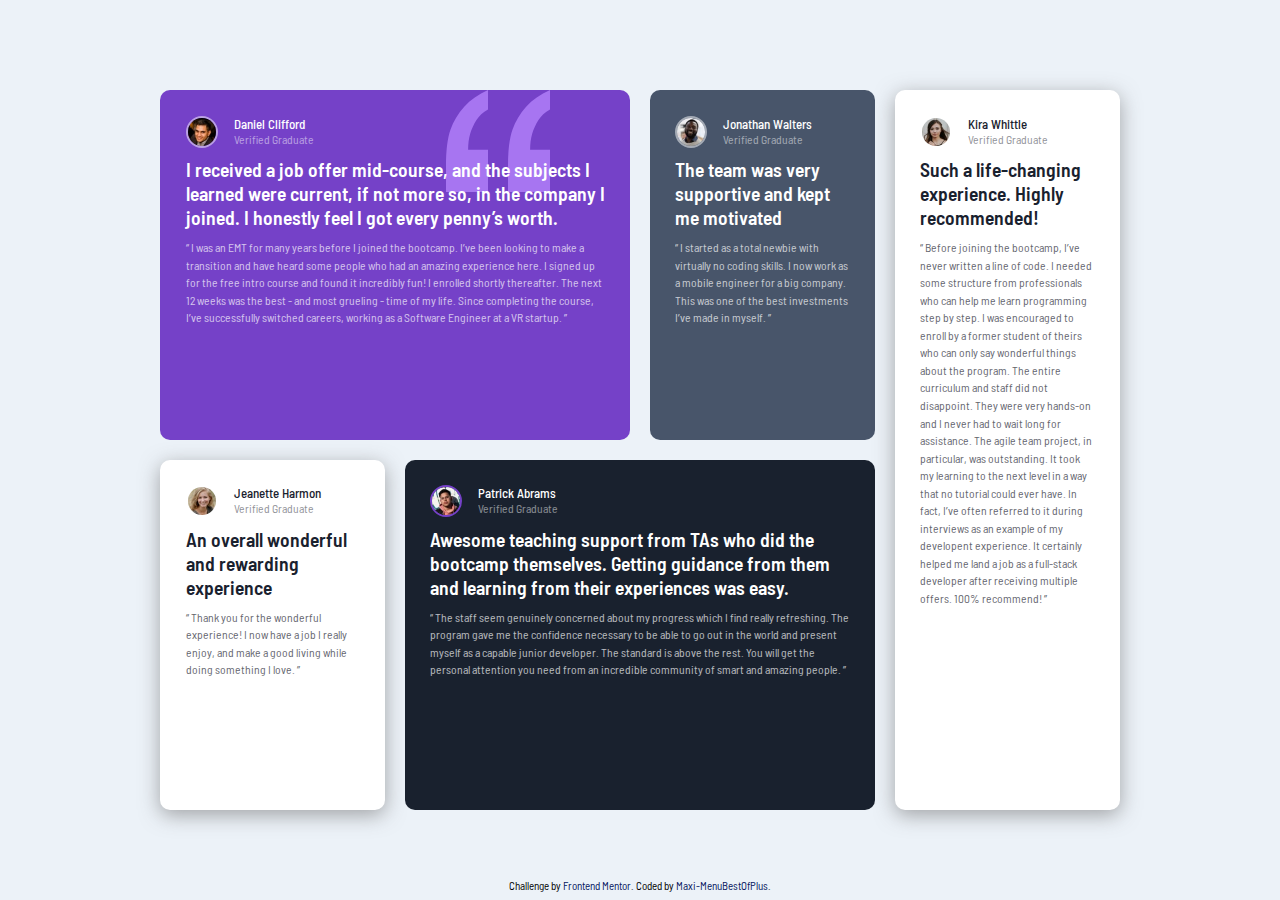
==== frontendmentor/2/index.html @ 2cb42b7a "update-tree" ====
<!DOCTYPE html>
<html lang="en">
<head>
  <meta charset="UTF-8">
  <meta name="viewport" content="width=device-width, initial-scale=1.0"> <!-- displays site properly based on user's device -->
  <link href="./stylesheet.css" rel="stylesheet">

  <link rel="icon" type="image/png" sizes="32x32" href="./images/favicon-32x32.png">
  <link rel="preconnect" href="https://fonts.gstatic.com">
  <link href="https://fonts.googleapis.com/css2?family=Barlow+Semi+Condensed:wght@400;500;600&display=swap" rel="stylesheet">
  
  <title>Frontend Mentor | Testimonials grid section</title>

</head>
<body>
  <main>
  <!-- top -->
    <article id="top">
      <img src="./images/bg-pattern-quotation.svg" alt="" id="svg" >
      <section class="profile">
        <img src="./images/image-daniel.jpg" alt="profile picture">
        <div class="data">
          <span class="name">Daniel Clifford</span>
          <span class="verified">Verified Graduate</span>
        </div>
      </section>
      <section class="highlight">
        <!--img src="./images/bg-pattern-quotation.svg" alt="" id="svg" -->
        I received a job offer mid-course, and the subjects I learned were current, if not more so, 
        in the company I joined. I honestly feel I got every penny’s worth.
      </section>
      <section class="quote">
        “ I was an EMT for many years before I joined the bootcamp. I’ve been looking to make a 
        transition and have heard some people who had an amazing experience here. I signed up 
        for the free intro course and found it incredibly fun! I enrolled shortly thereafter. 
        The next 12 weeks was the best - and most grueling - time of my life. Since completing 
        the course, I’ve successfully switched careers, working as a Software Engineer at a VR startup. ”
      </section>
    </article>
  <!-- top -->

  <!-- middle -->
    <article id="middle">
      <section class="profile">
        <img src="./images/image-jonathan.jpg" alt="profile picture">
        <div class="data">
          <span class="name">Jonathan Walters</span>
          <span class="verified">Verified Graduate</span>
        </div>
      </section>
      <section class="highlight">
        The team was very supportive and kept me motivated
      </section>
      <section class="quote">
        “ I started as a total newbie with virtually no coding skills. I now work as a mobile engineer 
        for a big company. This was one of the best investments I’ve made in myself. ”
      </section>
    </article>
  <!-- middle -->

  <!-- left -->
    <article id="left">
      <section class="profile">
        <img src="./images/image-jeanette.jpg" alt="profile picture">
        <div class="data">
          <span class="name">Jeanette Harmon</span>
          <span class="verified">Verified Graduate</span>
        </div>
      </section>
      <section class="highlight">
        An overall wonderful and rewarding experience
      </section>
      <section class="quote">
        “ Thank you for the wonderful experience! I now have a job I really enjoy, and make a good living 
        while doing something I love. ”
      </section>
    </article>
  <!-- left -->

  <!-- bottom -->
    <article id="bottom">
      <section class="profile">
        <img src="./images/image-patrick.jpg" alt="profile picture">
        <div class="data">
          <span class="name">Patrick Abrams</span>
          <span class="verified">Verified Graduate</span>
        </div>
      </section>
      <section class="highlight">
        Awesome teaching support from TAs who did the bootcamp themselves. Getting guidance from them and 
        learning from their experiences was easy.
      </section>
      <section class="quote">
        “ The staff seem genuinely concerned about my progress which I find really refreshing. The program 
        gave me the confidence necessary to be able to go out in the world and present myself as a capable 
        junior developer. The standard is above the rest. You will get the personal attention you need from 
        an incredible community of smart and amazing people. ”
      </section>
    </article>
  <!-- bottom -->

  <!-- right -->
    <article id="right">
      <section class="profile">
        <img src="./images/image-kira.jpg" alt="profile picture">
        <div class="data">
          <span class="name">Kira Whittle</span>
          <span class="verified">Verified Graduate</span>
        </div>
      </section> 
      <section class="highlight">
        Such a life-changing experience. Highly recommended!
      </section>
      <section class="quote">
        “ Before joining the bootcamp, I’ve never written a line of code. I needed some structure from 
        professionals who can help me learn programming step by step. I was encouraged to enroll by a former 
        student of theirs who can only say wonderful things about the program. The entire curriculum and staff 
        did not disappoint. They were very hands-on and I never had to wait long for assistance. The agile team 
        project, in particular, was outstanding. It took my learning to the next level in a way that no tutorial 
        could ever have. In fact, I’ve often referred to it during interviews as an example of my developent 
        experience. It certainly helped me land a job as a full-stack developer after receiving multiple offers. 
        100% recommend! ”
      </section>
    </article>
  <!-- right -->
  </main>
  <!-- credits footer -->
    <footer class="attribution">
      Challenge by <a href="https://www.frontendmentor.io?ref=challenge" target="_blank">Frontend Mentor</a>. 
      Coded by <em>Maxi-MenuBestOfPlus</em>.
    </footer>
  <!-- credits footer -->

</body>
</html>
---- frontendmentor/2/stylesheet.css ----
* {
  margin: 0;
  padding: 0;
  box-sizing: border-box;
  font-weight: 400;
}
html { font-size: 16px; }
body {
  width: 100%;
  height: 100vh;
  font-size: 13px;
  font-family: 'Barlow Semi Condensed', sans-serif;
  position: relative;
  background-color:hsl(210, 46%, 95%);
  display: grid;
  place-items: center center;
}
main {
  width: 75%; height: 80%;
  display: grid;
  grid-template: repeat(2, 1fr) / repeat(4, 1fr);
  grid-template-areas: 
  "top top middle right"
  "left bottom bottom right";
  gap: 1.5em;
  place-content: center;
}
#top { 
  grid-area: top;
  background-color: hsl(263, 55%, 52%);
}
#middle { 
  grid-area: middle;
  background-color: hsl(217, 19%, 35%);
}
#right { 
  grid-area: right;
  background-color: hsl(0, 0%, 100%);
}
#left { 
  grid-area: left;
  background-color: hsl(0, 0%, 100%);
}
#bottom { 
  grid-area: bottom;
  background-color:  hsl(219, 29%, 14%);
}
#top, #middle, #bottom {
  color: hsl(0, 0%, 100%);
}
#left, #right {
  color: hsl(219, 29%, 14%);
  box-shadow: 0 5px 20px rgba(85, 83, 83, 0.5);
}
#bottom > section > img {
  border-color: hsl(263, 55%, 52%);
}
article {
  border-radius: 10px;
  padding: 1.6rem;
}
.profile {
  display: grid;
  grid-template-columns: 2rem 1fr;
  gap: 1rem;
}
.profile > img {
  height: 2rem;
  width: auto;
  border-radius: 50%;
  border: 2px solid rgba(256, 256, 256, 50%);
}
.data {
  height: 100%;
  display: grid;
  grid-template-rows: 1rem 1rem;
}
.name {
  font-weight: 500;
}
.verified {
  opacity: 50%;
  font-size: 0.9em;
}
.highlight {
  font-size: 1.5em;
  font-weight: 600;
  margin: 0.5em 0;
}
.quote{
  font-size: 0.9em;
  opacity: 70%;
  line-height: 150%;
}
#top {
  z-index: 1;
  position: relative;
}
#svg {
  position: absolute;
  top: 0px;
  right: 5rem;
  z-index: -1;
}

/* footer */

footer {
  width: 100%;
  position: absolute;
  bottom: 0;
  text-align: center;
  margin-bottom: .5rem;
  font-size: 11px; 
  text-align: center;
  user-select: none;
}
.attribution a, footer em {
  font-style: normal;
  text-decoration: none;
  color: hsl(229, 92%, 19%);
}
footer > a:hover { text-decoration: underline; }

@media (max-width: 375px) {
  body { height: 150%; }
  main {
    width: 85%; height: 80%;
    grid-template: repeat(8, auto) / 1fr;
    grid-template-areas:
    "top"
    "top"
    "middle"
    "left"
    "bottom"
    "bottom"
    "right"
    "right";
  }
  #svg { right: 1rem; }
  footer { visibility: hidden;}
}
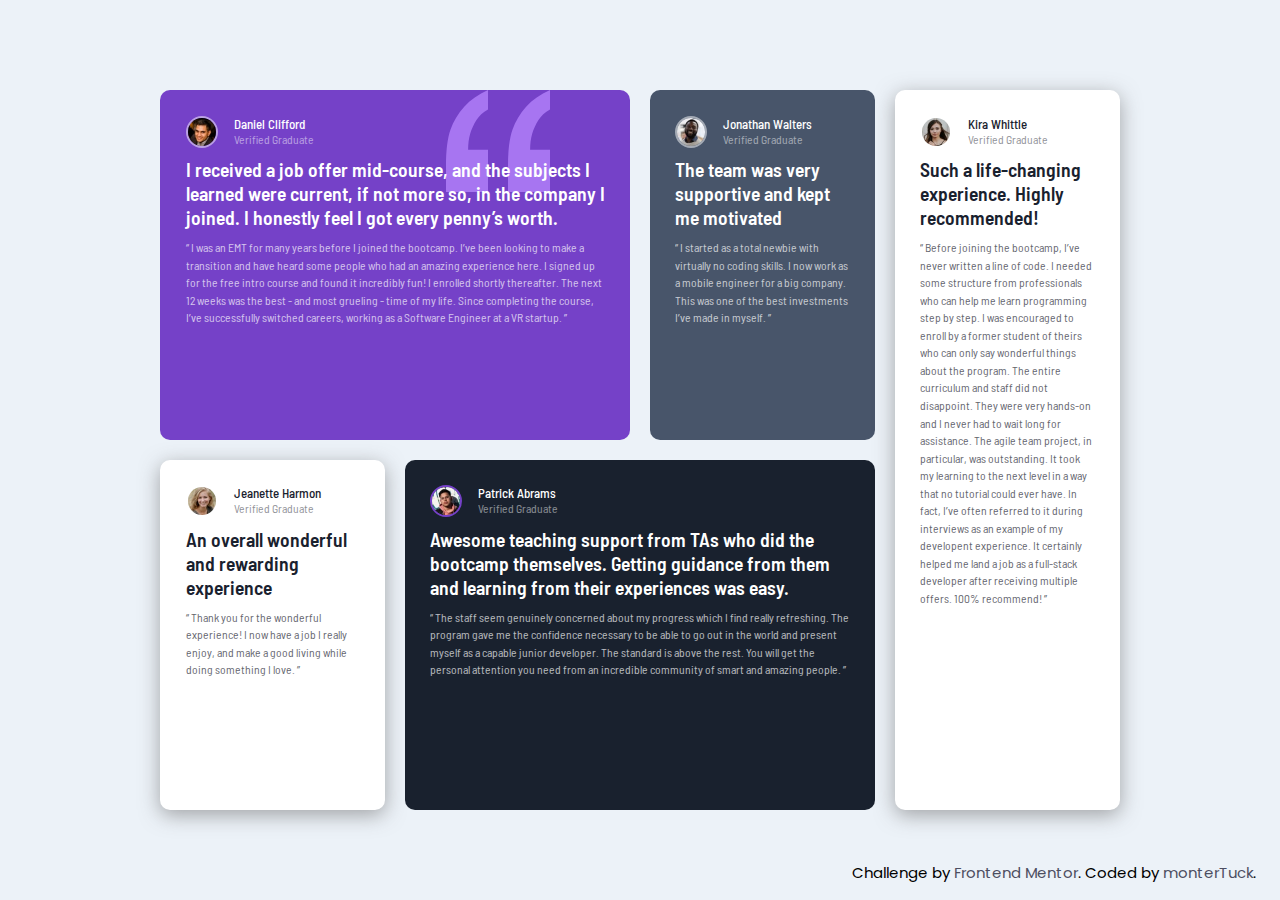
==== commit 2a533135: "footer patch" ====
--- a/frontendmentor/2/index.html
+++ b/frontendmentor/2/index.html
@@ -4,10 +4,12 @@
   <meta charset="UTF-8">
   <meta name="viewport" content="width=device-width, initial-scale=1.0"> <!-- displays site properly based on user's device -->
   <link href="./stylesheet.css" rel="stylesheet">
+  <link href="../footer.css" rel="stylesheet">
 
   <link rel="icon" type="image/png" sizes="32x32" href="./images/favicon-32x32.png">
   <link rel="preconnect" href="https://fonts.gstatic.com">
   <link href="https://fonts.googleapis.com/css2?family=Barlow+Semi+Condensed:wght@400;500;600&display=swap" rel="stylesheet">
+  <link href="https://fonts.googleapis.com/css2?family=Poppins:wght@200;400;600&display=swap" rel="stylesheet">
   
   <title>Frontend Mentor | Testimonials grid section</title>
 
@@ -125,10 +127,12 @@
   <!-- right -->
   </main>
   <!-- credits footer -->
-    <footer class="attribution">
+  <footer>
+    <p class="attribution">
       Challenge by <a href="https://www.frontendmentor.io?ref=challenge" target="_blank">Frontend Mentor</a>. 
-      Coded by <em>Maxi-MenuBestOfPlus</em>.
-    </footer>
+      Coded by <a href="https://github.com/monsterTuck">monterTuck</a>.
+    </p>
+  </footer>
   <!-- credits footer -->
 
 </body>
--- a/frontendmentor/2/stylesheet.css
+++ b/frontendmentor/2/stylesheet.css
@@ -104,7 +104,7 @@
 }
 
 /* footer */
-
+/*
 footer {
   width: 100%;
   position: absolute;
@@ -121,7 +121,7 @@
   color: hsl(229, 92%, 19%);
 }
 footer > a:hover { text-decoration: underline; }
-
+*/
 @media (max-width: 375px) {
   body { height: 150%; }
   main {
@@ -138,5 +138,5 @@
     "right";
   }
   #svg { right: 1rem; }
-  footer { visibility: hidden;}
+  /*footer { visibility: hidden;}*/
 }--- a/frontendmentor/footer.css
+++ b/frontendmentor/footer.css
@@ -0,0 +1,16 @@
+footer {
+  margin: 0 1rem .5rem;
+  position: absolute;
+  text-align: center;
+  bottom: 0.5rem; right: 0.5rem;
+  font-size: 15px;
+  font-family: 'Poppins', sans-serif;
+}
+a {
+  font-size: inherit;
+  text-decoration: inherit;
+  color: hsl(234, 12%, 34%);
+}
+a:hover {
+  text-decoration: underline;
+}